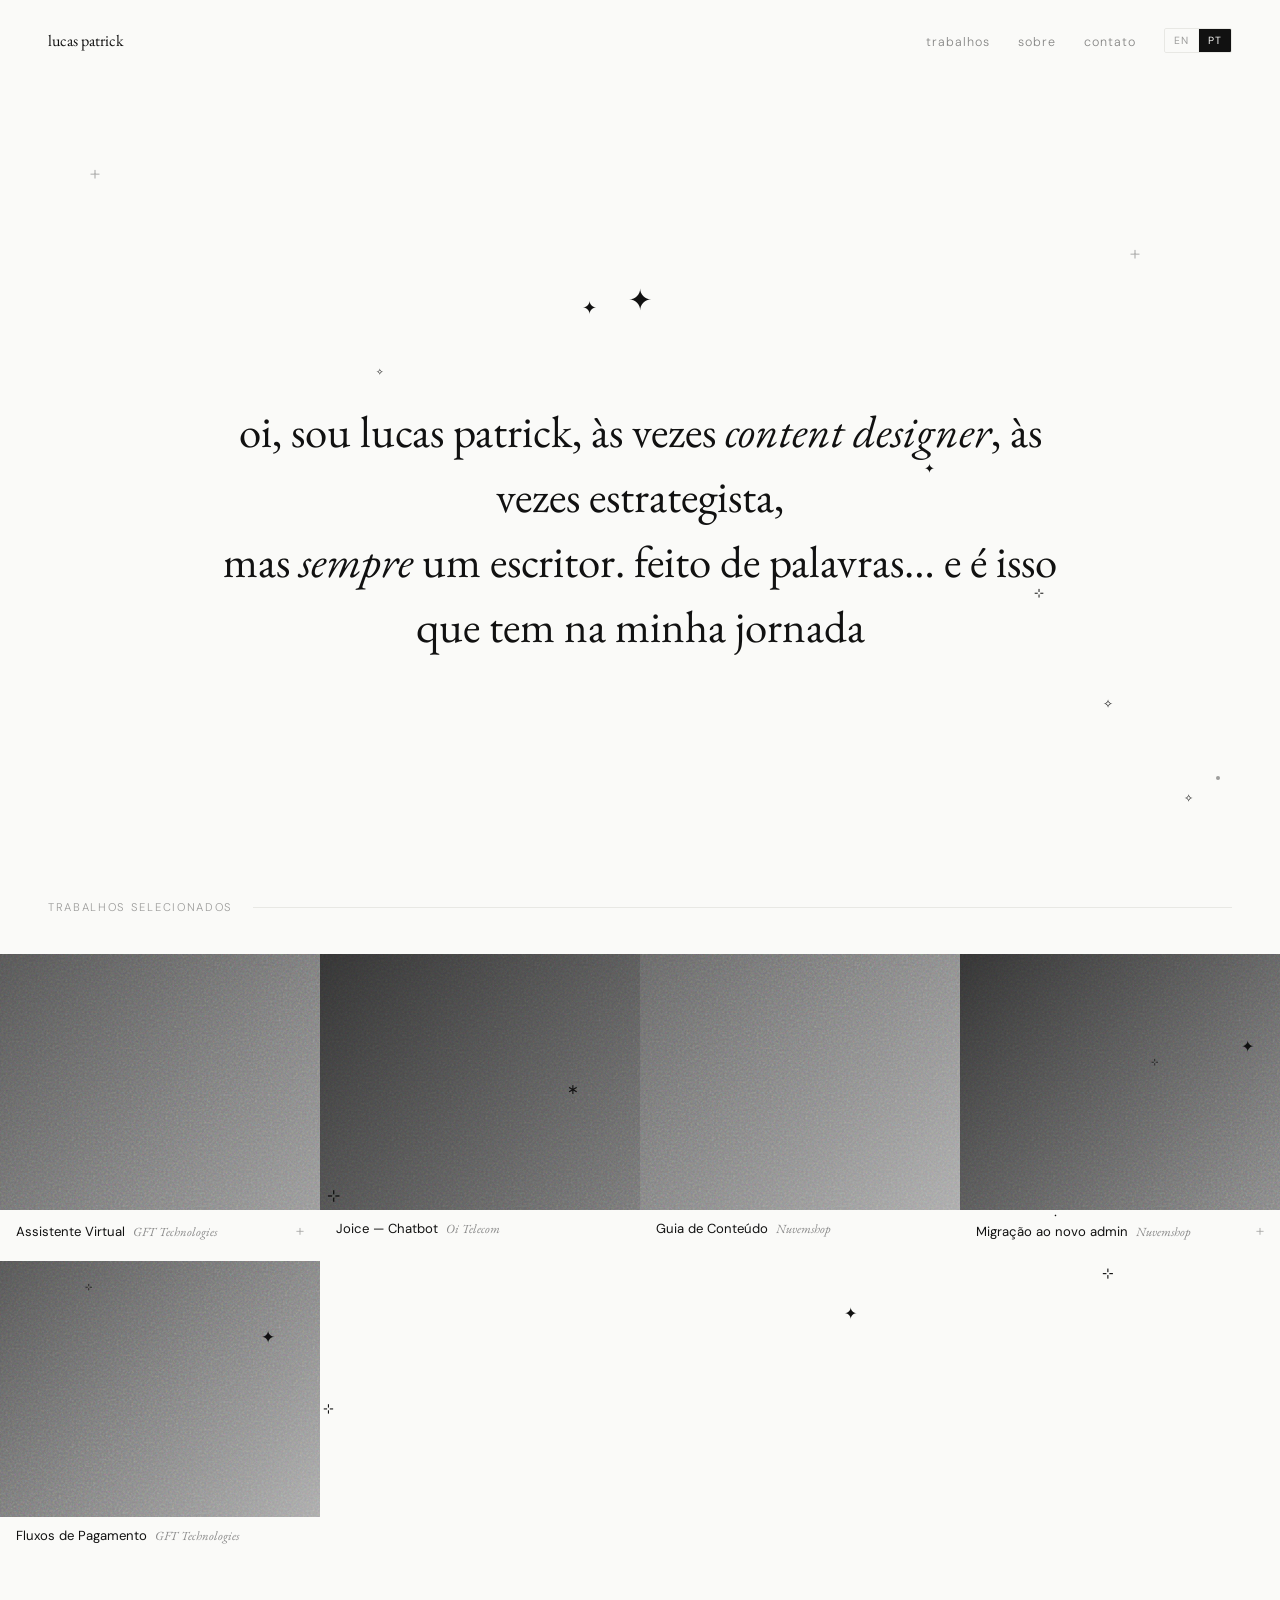
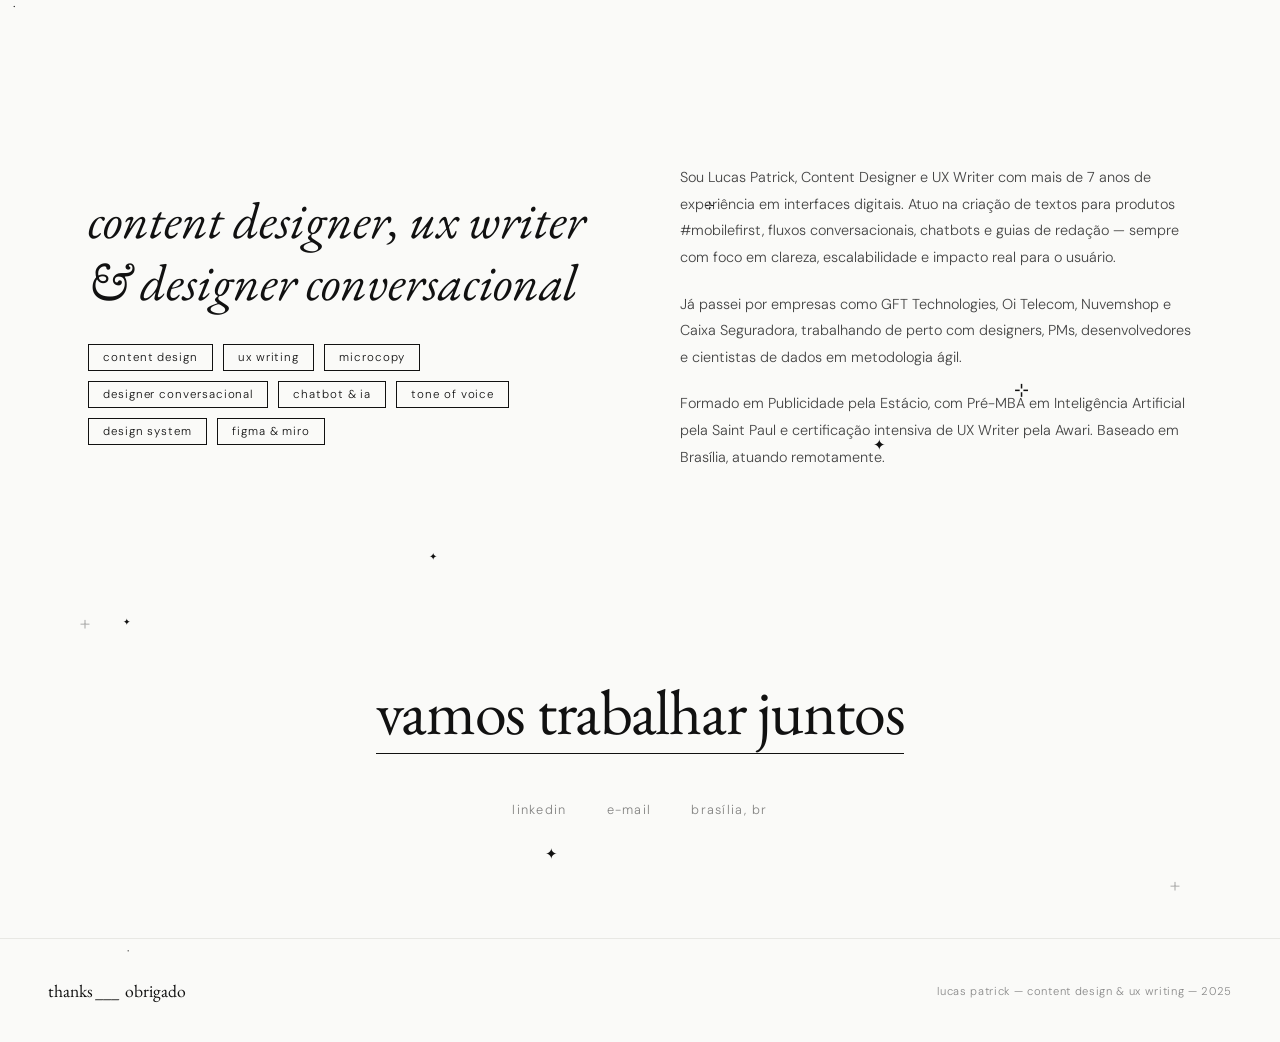
==== index.html @ 4fabf94c "Add files via upload" ====
<!DOCTYPE html>
<html lang="en">
<head>
  <meta charset="UTF-8" />
  <meta name="viewport" content="width=device-width, initial-scale=1.0" />
  <title>Lucas Patrick — Content Design & UX Writing</title>
  <link rel="preconnect" href="https://fonts.googleapis.com" />
  <link rel="preconnect" href="https://fonts.gstatic.com" crossorigin />
  <link href="https://fonts.googleapis.com/css2?family=EB+Garamond:ital,wght@0,400;0,500;1,400;1,500&family=DM+Sans:wght@300;400;500&display=swap" rel="stylesheet" />
    <link rel="stylesheet" href="style.css" />

</head>
<body>


  <div id="stars-container"></div>

  <nav>
    <a href="#" class="logo">lucas patrick</a>
    <ul>
      <li><a href="#work" data-i18n="nav.work">trabalhos</a></li>
      <li><a href="#about" data-i18n="nav.about">sobre</a></li>
      <li><a href="#contact" data-i18n="nav.contact">contato</a></li>
      <li>
        <div class="lang-toggle">
          <button class="lang-btn" data-lang="en">EN</button>
          <button class="lang-btn active" data-lang="pt">PT</button>
        </div>
      </li>
    </ul>
  </nav>

  <section id="hero">
    <div class="shooting-star-wrap"><div class="shooting-star">✦</div></div>
    <div class="plus" style="top:160px;left:90px;">+</div>
    <div class="plus" style="top:240px;right:140px;">+</div>
    <h1 data-i18n="hero.h1">oi, sou lucas patrick, às vezes <em>content designer</em>, às vezes estrategista,<br>mas <em>sempre</em> um escritor. feito de palavras… e é isso que tem na minha jornada</h1>
    <div class="dot"></div>
  </section>

  <section id="work">
    <div class="section-label"><span data-i18n="work.label">trabalhos selecionados</span></div>
    <div class="grid-row">
      <div class="grid-item" data-index="0"><div class="img-placeholder ph-1"></div><div class="caption"><span class="title" data-i18n="proj.0.title">Assistente Virtual</span><span class="brand">GFT Technologies</span><span class="plus-icon">+</span></div></div>
      <div class="grid-item" data-index="1"><div class="img-placeholder ph-2"></div><div class="caption"><span class="title" data-i18n="proj.1.title">Joice — Chatbot</span><span class="brand">Oi Telecom</span></div></div>
      <div class="grid-item" data-index="2"><div class="img-placeholder ph-3"></div><div class="caption"><span class="title" data-i18n="proj.2.title">Guia de Conteúdo</span><span class="brand">Nuvemshop</span></div></div>
      <div class="grid-item" data-index="3"><div class="img-placeholder ph-7"></div><div class="caption"><span class="title" data-i18n="proj.3.title">Migração ao novo admin</span><span class="brand">Nuvemshop</span><span class="plus-icon">+</span></div></div>
    </div>
    <div class="grid-row" style="grid-template-columns:repeat(2,1fr);max-width:50%;">
      <div class="grid-item" data-index="4"><div class="img-placeholder ph-8"></div><div class="caption"><span class="title" data-i18n="proj.4.title">Fluxos de Pagamento</span><span class="brand">GFT Technologies</span></div></div>
    </div>
  </section>

  <section id="about">
    <div>
      <h2 data-i18n="about.title">content designer, ux writer & designer conversacional</h2>
      <div class="skills-list">
        <span class="skill-tag">content design</span>
        <span class="skill-tag">ux writing</span>
        <span class="skill-tag">microcopy</span>
        <span class="skill-tag" data-i18n="skill.conv">designer conversacional</span>
        <span class="skill-tag">chatbot & ia</span>
        <span class="skill-tag">tone of voice</span>
        <span class="skill-tag">design system</span>
        <span class="skill-tag">figma & miro</span>
      </div>
    </div>
    <div class="about-text">
      <p data-i18n="about.p1">Sou Lucas Patrick, Content Designer e UX Writer com mais de 7 anos de experiência em interfaces digitais. Atuo na criação de textos para produtos #mobilefirst, fluxos conversacionais, chatbots e guias de redação — sempre com foco em clareza, escalabilidade e impacto real para o usuário.</p>
      <p data-i18n="about.p2">Já passei por empresas como GFT Technologies, Oi Telecom, Nuvemshop e Caixa Seguradora, trabalhando de perto com designers, PMs, desenvolvedores e cientistas de dados em metodologia ágil.</p>
      <p data-i18n="about.p3">Formado em Publicidade pela Estácio, com Pré-MBA em Inteligência Artificial pela Saint Paul e certificação intensiva de UX Writer pela Awari. Baseado em Brasília, atuando remotamente.</p>
    </div>
  </section>

  <section id="contact">
    <div class="plus" style="top:20px;left:80px;">+</div>
    <div class="plus" style="bottom:40px;right:100px;">+</div>
    <h2><span data-i18n="contact.cta">vamos trabalhar juntos</span></h2>
    <div class="contact-links">
      <a href="https://www.linkedin.com/in/lcsptrck/" target="_blank">linkedin</a>
      <a href="/cdn-cgi/l/email-protection#375b5444474345545c77505a565e5b1954585a">e-mail</a>
      <a href="#">brasília, br</a>
    </div>
  </section>

  <footer>
    <div class="thanks">thanks <em>___</em> <span data-i18n="footer.thanks">obrigado</span></div>
    <small>lucas patrick — content design &amp; ux writing — 2025</small>
  </footer>

  <!-- MODAL -->
  <div id="modal-overlay">
    <button class="modal-close" id="modal-close-btn">✕</button>
    <div class="modal-inner">
      <div class="modal-media" id="modal-media-col"><div id="modal-media-content"></div></div>
      <div class="modal-info">
        <div class="modal-info-tag" id="modal-tag"></div>
        <h2 id="modal-title"></h2>
        <div class="brand-name" id="modal-brand"></div>
        <div class="meta" id="modal-meta"></div>
        <div id="modal-body"></div>
      </div>
    </div>
    <div class="modal-nav">
      <button id="prev-btn">←</button>
      <button id="next-btn">→</button>
    </div>
  </div>

  <!-- LIGHTBOX -->
  <div id="lightbox">
    <button id="lightbox-close">✕</button>
    <img id="lightbox-img" src="" alt="">
  </div>

    <script src="script.js"></script>

</body>
</html>
---- style.css ----
*, *::before, *::after { box-sizing: border-box; margin: 0; padding: 0; }
    :root { --black: #111; --white: #fafaf8; --gray: #888; --light: #e8e8e4; }
    html { scroll-behavior: smooth; }
    body {
      background: var(--white); color: var(--black);
      font-family: 'DM Sans', sans-serif; font-weight: 300;
      overflow-x: hidden;
    }
    @media (hover: none) and (pointer: coarse) {
      #cursor { display: none !important; }
    }

    /* STARS — desktop */
    .star {
      position: fixed; color: var(--black); pointer-events: none; z-index: 1;
      animation: twinkle var(--d, 3s) ease-in-out infinite var(--delay, 0s);
      user-select: none;
    }
    @keyframes twinkle {
      0%,100% { opacity: 0.06; transform: scale(0.9); }
      50%      { opacity: 0.5; transform: scale(1.25); }
    }
    /* STARS — mobile: barely visible, very slow */
    @media (hover: none) and (pointer: coarse) {
      .star {
        animation: twinkle-soft var(--d, 6s) ease-in-out infinite var(--delay, 0s) !important;
        font-size: 7px !important;
        opacity: 0.08;
      }
    }
    @keyframes twinkle-soft {
      0%,100% { opacity: 0.03; transform: scale(1); }
      50%      { opacity: 0.12; transform: scale(1.05); }
    }

    /* SHOOTING STAR */
    .shooting-star-wrap {
      margin-bottom: 80px;
      display: inline-flex; align-items: center; position: relative;
    }
    .shooting-star {
      display: inline-block; font-size: 1.8rem;
      animation: shoot 3.2s ease-in-out infinite;
      position: relative;
    }
    .shooting-star::before {
      content: '';
      position: absolute; right: 100%; top: 50%;
      transform: translateY(-50%);
      height: 1.5px; width: 0;
      background: linear-gradient(to left, var(--black), transparent);
      animation: tail 3.2s ease-in-out infinite;
    }
    @keyframes shoot {
      0%       { transform: rotate(-35deg) translate(0,0); opacity: 1; }
      35%      { transform: rotate(-35deg) translate(20px,-20px); opacity: 1; }
      50%      { transform: rotate(-35deg) translate(26px,-26px); opacity: 0; }
      51%      { transform: rotate(-35deg) translate(-6px,6px); opacity: 0; }
      65%,100% { transform: rotate(-35deg) translate(0,0); opacity: 1; }
    }
    @keyframes tail {
      0%,30%   { width: 0; opacity: 0; }
      45%      { width: 32px; opacity: 0.45; }
      55%,100% { width: 0; opacity: 0; }
    }

    /* PLUS */
    .plus {
      position: absolute; font-size: 20px; font-weight: 300;
      color: var(--black); opacity: 0.28; pointer-events: none;
    }

    /* NAV */
    nav {
      position: fixed; top: 0; left: 0; right: 0;
      padding: 28px 48px; display: flex; justify-content: space-between; align-items: center;
      z-index: 1000; background: rgba(250,250,248,0.92); backdrop-filter: blur(8px);
    }
    nav .logo { font-family: 'EB Garamond', serif; font-size: 1rem; text-decoration: none; color: var(--black); }
    nav ul { list-style: none; display: flex; gap: 28px; align-items: center; }
    nav ul a { font-size: 0.78rem; letter-spacing: 0.08em; text-transform: lowercase; text-decoration: none; color: var(--black); opacity: 0.5; transition: opacity 0.2s; }
    nav ul a:hover { opacity: 1; }

    /* LANG TOGGLE */
    .lang-toggle {
      display: flex; align-items: center;
      border: 1px solid var(--light); border-radius: 2px; overflow: hidden;
    }
    .lang-btn {
      background: none; border: none; border-right: 1px solid var(--light);
      font-size: 0.65rem; letter-spacing: 0.1em; font-family: 'DM Sans', sans-serif; font-weight: 400;
      padding: 5px 9px; color: var(--black); opacity: 0.4;
      transition: opacity 0.2s, background 0.15s;
    }
    .lang-btn:last-child { border-right: none; }
    .lang-btn.active { opacity: 1; background: var(--black); color: var(--white); }

    /* HERO */
    #hero {
      min-height: 100vh; display: flex; flex-direction: column;
      justify-content: center; align-items: center; text-align: center;
      padding: 120px 48px 80px; position: relative;
    }
    #hero h1 {
      font-family: 'EB Garamond', serif;
      font-size: clamp(1.6rem, 3.5vw, 2.8rem);
      font-weight: 400; line-height: 1.45; max-width: 860px;
    }
    #hero h1 em { font-style: italic; }
    #hero .dot { position: absolute; right: 60px; bottom: 120px; width: 4px; height: 4px; border-radius: 50%; background: var(--black); opacity: 0.4; }

    /* WORK GRID */
    #work { padding: 0 0 80px; }
    .grid-row { display: grid; grid-template-columns: repeat(4, 1fr); }
    .grid-item { position: relative; overflow: hidden; }
    .img-placeholder {
      width: 100%; aspect-ratio: 3/2.4;
      position: relative; overflow: hidden; transition: transform 0.5s ease;
    }
    .grid-item:hover .img-placeholder { transform: scale(1.03); }
    .img-placeholder::after {
      content: ''; position: absolute; inset: 0;
      background-image: url("data:image/svg+xml,%3Csvg viewBox='0 0 200 200' xmlns='http://www.w3.org/2000/svg'%3E%3Cfilter id='n'%3E%3CfeTurbulence type='fractalNoise' baseFrequency='0.75' numOctaves='4' stitchTiles='stitch'/%3E%3C/filter%3E%3Crect width='100%25' height='100%25' filter='url(%23n)' opacity='0.35'/%3E%3C/svg%3E");
      background-size: cover; mix-blend-mode: overlay; pointer-events: none;
    }
    .ph-1{background:linear-gradient(135deg,#555,#999);}
    .ph-2{background:linear-gradient(135deg,#333,#777);}
    .ph-3{background:linear-gradient(135deg,#666,#aaa);}
    .ph-7{background:linear-gradient(135deg,#333,#888);}
    .ph-8{background:linear-gradient(135deg,#555,#aaa);}
    .caption { padding: 10px 16px 20px; display: flex; align-items: baseline; gap: 8px; }
    .caption .title { font-size: 0.82rem; font-weight: 400; }
    .caption .brand { font-family: 'EB Garamond', serif; font-style: italic; font-size: 0.78rem; color: var(--gray); }
    .caption .plus-icon { margin-left: auto; font-size: 1rem; opacity: 0.3; }

    /* MODAL */
    #modal-overlay {
      position: fixed; inset: 0; background: var(--white);
      z-index: 5000; display: none; overflow-y: auto;
    }
    #modal-overlay.open { display: block; }
    .modal-inner {
      min-height: 100vh; display: grid; grid-template-columns: 1fr 1fr;
      align-items: start; padding: 100px 60px 140px; gap: 60px;
    }
    .modal-media { position: sticky; top: 100px; }
    .modal-video {
      width: 100%; aspect-ratio: 16/10; background: #1a1a1a;
      border-radius: 2px; display: flex; align-items: center; justify-content: center; overflow: hidden;
    }
    .play-btn {
      width: 56px; height: 56px; background: #e22; border-radius: 50%;
      display: flex; align-items: center; justify-content: center; transition: transform 0.2s;
    }
    .modal-video:hover .play-btn { transform: scale(1.1); }
    .play-btn::after {
      content: ''; border-left: 18px solid white;
      border-top: 11px solid transparent; border-bottom: 11px solid transparent; margin-left: 4px;
    }
    .modal-info h2 {
      font-family: 'EB Garamond', serif; font-size: clamp(1.8rem,3vw,2.6rem);
      font-weight: 400; line-height: 1.15; margin-bottom: 4px;
    }
    .brand-name { font-family: 'EB Garamond', serif; font-size: 1.4rem; margin-bottom: 6px; }
    .meta { font-size: 0.75rem; color: var(--gray); letter-spacing: 0.06em; margin-bottom: 32px; }
    .modal-info > p { font-size: 0.88rem; line-height: 1.8; color: #333; max-width: 480px; margin-bottom: 24px; }
    .modal-divider { font-size: 0.75rem; letter-spacing: 0.2em; color: var(--gray); margin: 24px 0; }
    .modal-info-tag { font-size: 0.68rem; letter-spacing: 0.18em; text-transform: uppercase; opacity: 0.4; margin-bottom: 14px; }
    .modal-section-title { font-size: 0.68rem; letter-spacing: 0.18em; text-transform: uppercase; opacity: 0.4; margin: 28px 0 10px; }
    .modal-section-title:first-child { margin-top: 0; }
    .modal-body-text { font-size: 0.86rem; line-height: 1.82; color: #333; max-width: 500px; margin-bottom: 16px; }
    .modal-body-list { list-style: none; margin-bottom: 20px; }
    .modal-body-list li { font-size: 0.84rem; line-height: 1.75; color: #333; padding: 5px 0 5px 16px; position: relative; }
    .modal-body-list li::before { content: '·'; position: absolute; left: 0; color: var(--gray); font-size: 1.2rem; top: 3px; }
    .process-step { display: flex; gap: 16px; padding: 14px 0; border-top: 1px solid var(--light); }
    .process-step:last-child { border-bottom: 1px solid var(--light); }
    .step-num { font-family: 'EB Garamond', serif; font-size: 0.75rem; color: var(--gray); min-width: 22px; padding-top: 2px; }
    .step-label { font-size: 0.78rem; font-weight: 500; margin-bottom: 3px; }
    .step-desc { font-size: 0.78rem; line-height: 1.65; color: #555; }

    /* MODAL IMAGE THUMBNAILS */
    .modal-img-wrap {
      position: relative; margin: 20px 0; display: block;
    }
    .modal-img-wrap img {
      width: 100%; border-radius: 2px; border: 1px solid var(--light);
      display: block; max-height: 220px; object-fit: cover; object-position: top;
      transition: opacity 0.2s, transform 0.2s;
    }
    .modal-img-wrap:hover img { opacity: 0.85; transform: scale(1.01); }
    .modal-img-wrap::after {
      content: '↗'; position: absolute; bottom: 10px; right: 12px;
      font-size: 0.75rem; background: var(--white); padding: 3px 7px;
      border: 1px solid var(--light); border-radius: 2px; opacity: 0.7;
      pointer-events: none;
    }

    .modal-nav {
      position: fixed; bottom: 40px; left: 50%; transform: translateX(-50%);
      display: flex; gap: 48px; z-index: 5100;
    }
    .modal-nav button { background: none; border: none; font-size: 1.4rem; opacity: 0.4; transition: opacity 0.2s; }
    .modal-nav button:hover { opacity: 1; }
    .modal-close {
      position: fixed; top: 32px; right: 48px; background: none; border: none;
      font-size: 1.2rem; opacity: 0.35; transition: opacity 0.2s; z-index: 5100;
    }
    .modal-close:hover { opacity: 1; }

    /* ABOUT */
    #about {
      padding: 120px 48px; max-width: 1200px; margin: 0 auto;
      display: grid; grid-template-columns: 1fr 1fr; gap: 80px; align-items: center;
    }
    #about h2 { font-family: 'EB Garamond', serif; font-size: clamp(2rem,4vw,3.2rem); font-weight: 400; font-style: italic; line-height: 1.2; }
    .about-text { font-size: 0.9rem; line-height: 1.85; color: #444; }
    .about-text p + p { margin-top: 20px; }
    .skills-list { margin-top: 32px; display: flex; flex-wrap: wrap; gap: 10px; }
    .skill-tag { border: 1px solid var(--black); padding: 5px 14px; font-size: 0.72rem; letter-spacing: 0.08em; text-transform: lowercase; }

    /* CONTACT */
    #contact { padding: 80px 48px 120px; text-align: center; position: relative; }
    #contact h2 { font-family: 'EB Garamond', serif; font-size: clamp(2rem,5vw,4rem); font-weight: 400; letter-spacing: -0.02em; }
    #contact h2 span { border-bottom: 1px solid var(--black); }
    .contact-links { margin-top: 48px; display: flex; justify-content: center; gap: 40px; }
    .contact-links a { font-size: 0.8rem; letter-spacing: 0.1em; text-transform: lowercase; color: var(--black); text-decoration: none; opacity: 0.5; transition: opacity 0.2s; }
    .contact-links a:hover { opacity: 1; }

    /* FOOTER */
    footer { border-top: 1px solid var(--light); padding: 40px 48px; display: flex; justify-content: space-between; align-items: center; }
    .thanks { font-family: 'EB Garamond', serif; font-size: 1.1rem; }
    .thanks em { font-style: italic; }
    footer small { font-size: 0.7rem; color: var(--gray); letter-spacing: 0.06em; }

    /* SECTION LABEL */
    .section-label { padding: 0 48px; margin-bottom: 40px; display: flex; align-items: center; gap: 20px; }
    .section-label span { font-size: 0.7rem; letter-spacing: 0.15em; text-transform: uppercase; opacity: 0.4; }
    .section-label::after { content: ''; flex: 1; height: 1px; background: var(--light); }

    /* LIGHTBOX */
    #lightbox {
      position: fixed; inset: 0; background: rgba(0,0,0,0.92);
      z-index: 99999; display: none;
      align-items: center; justify-content: center; padding: 40px;
    }
    #lightbox.open { display: flex; }
    #lightbox img {
      max-width: 90vw; max-height: 90vh; object-fit: contain;
      border-radius: 2px; box-shadow: 0 20px 60px rgba(0,0,0,0.5);
    }
    #lightbox-close {
      position: fixed; top: 24px; right: 32px;
      color: white; font-size: 1.4rem; background: none; border: none;
      opacity: 0.6; transition: opacity 0.2s; z-index: 100000;
    }
    #lightbox-close:hover { opacity: 1; }

    @media (max-width: 768px) {
      .grid-row { grid-template-columns: repeat(2,1fr); }
      .modal-inner { grid-template-columns: 1fr; padding: 80px 24px 140px; }
      .modal-media { position: static; }
      #about { grid-template-columns: 1fr; gap: 40px; }
      nav { padding: 20px 20px; }
      nav ul { gap: 16px; }
    }
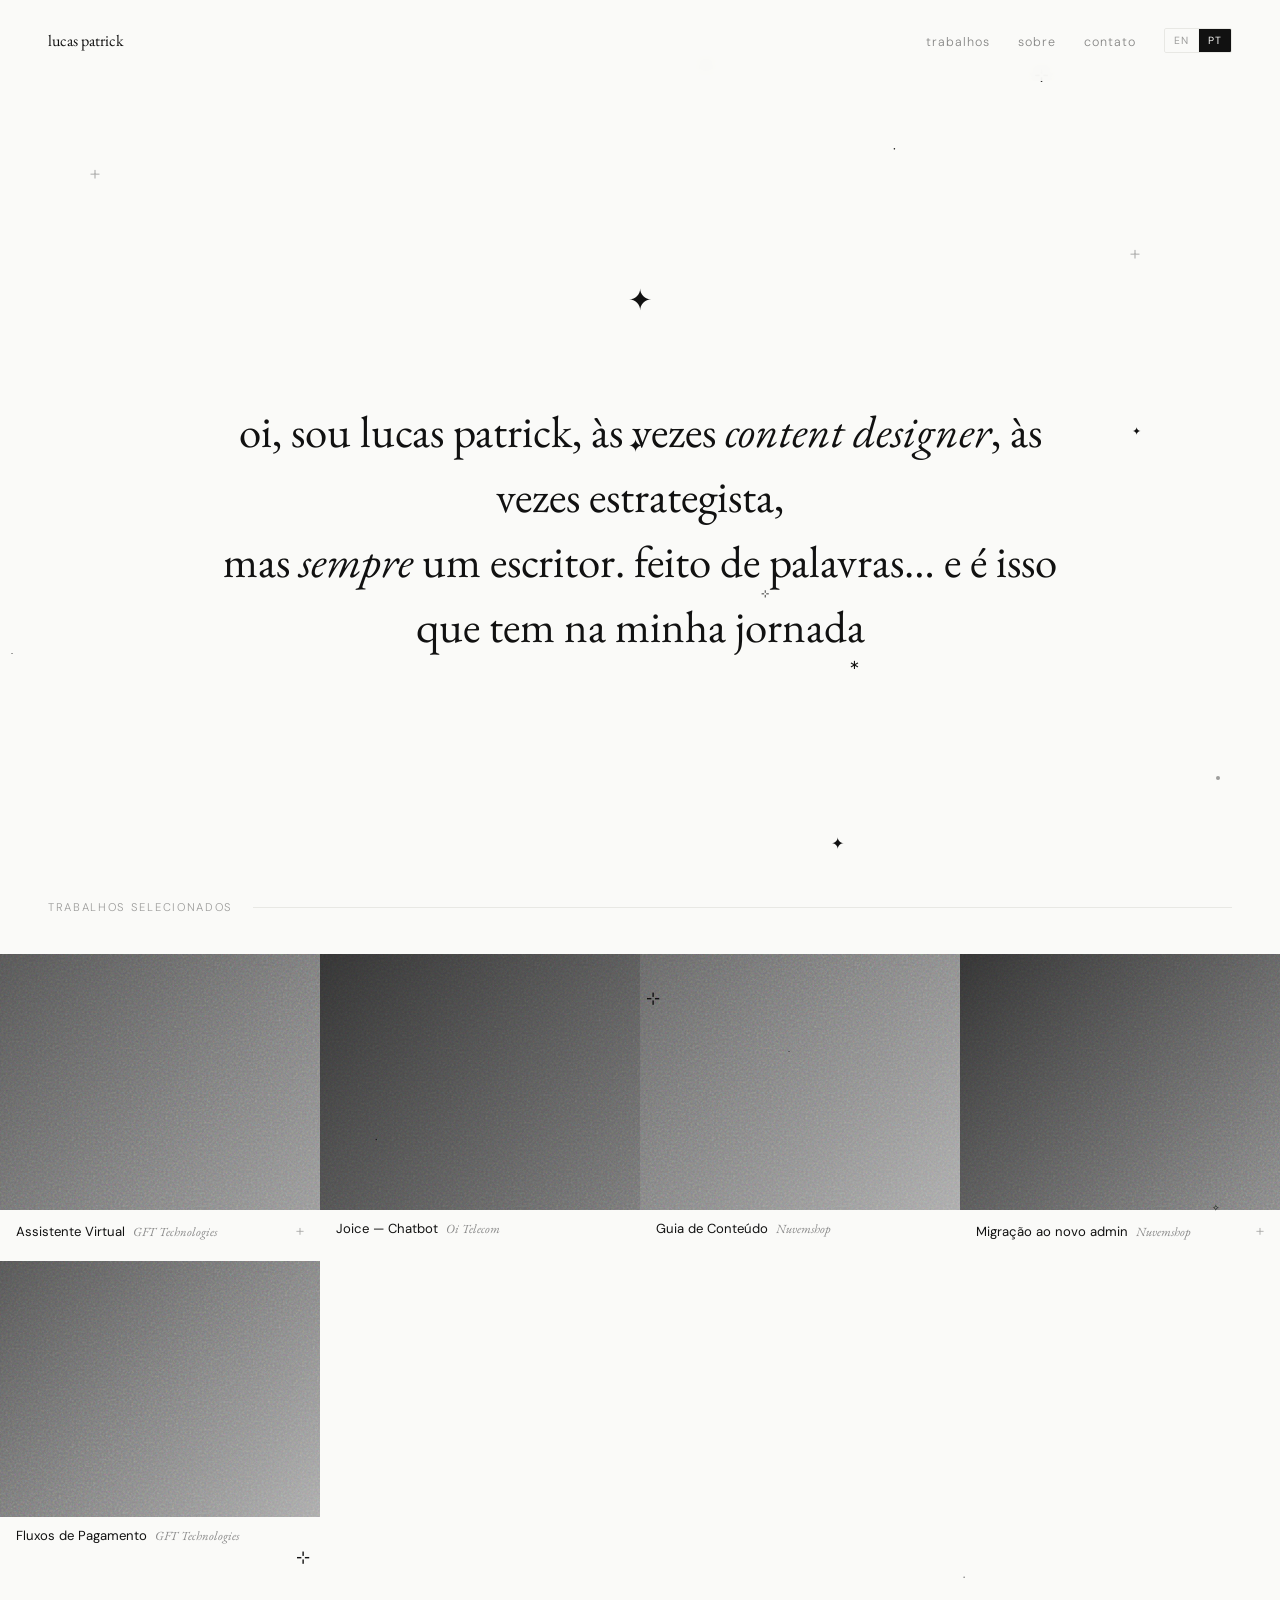
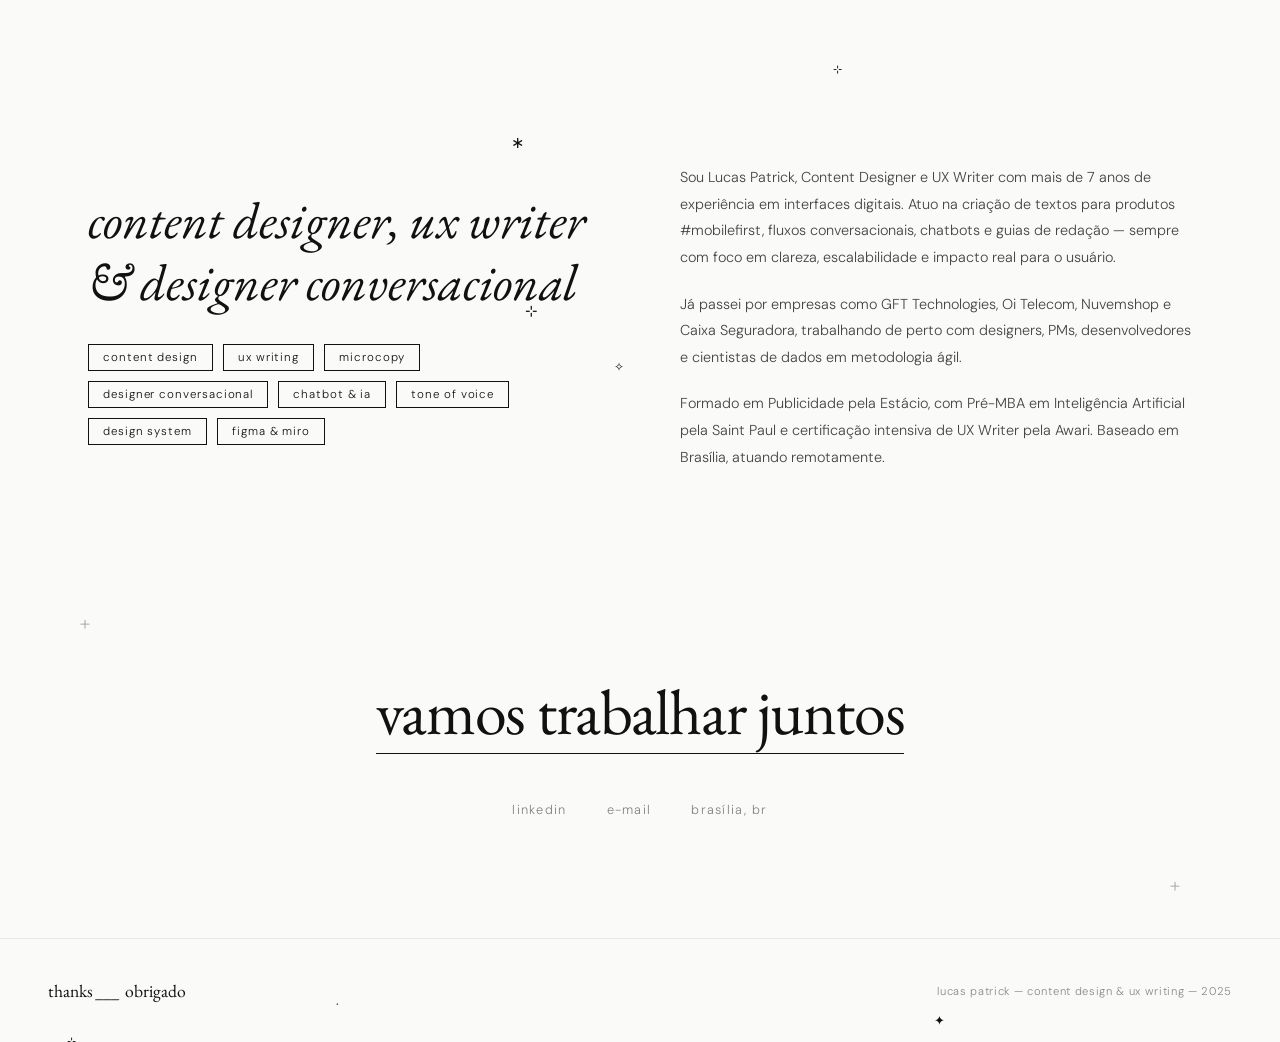
==== commit 45b76422: "Add files via upload" ====
--- a/index.html
+++ b/index.html
@@ -46,7 +46,7 @@
       <div class="grid-item" data-index="2"><div class="img-placeholder ph-3"></div><div class="caption"><span class="title" data-i18n="proj.2.title">Guia de Conteúdo</span><span class="brand">Nuvemshop</span></div></div>
       <div class="grid-item" data-index="3"><div class="img-placeholder ph-7"></div><div class="caption"><span class="title" data-i18n="proj.3.title">Migração ao novo admin</span><span class="brand">Nuvemshop</span><span class="plus-icon">+</span></div></div>
     </div>
-    <div class="grid-row" style="grid-template-columns:repeat(2,1fr);max-width:50%;">
+    <div class="grid-row grid-row-last">
       <div class="grid-item" data-index="4"><div class="img-placeholder ph-8"></div><div class="caption"><span class="title" data-i18n="proj.4.title">Fluxos de Pagamento</span><span class="brand">GFT Technologies</span></div></div>
     </div>
   </section>
--- a/style.css
+++ b/style.css
@@ -112,6 +112,12 @@
     /* WORK GRID */
     #work { padding: 0 0 80px; }
     .grid-row { display: grid; grid-template-columns: repeat(4, 1fr); }
+    .grid-row-last { grid-template-columns: repeat(4, 1fr); }
+    .grid-row-last .grid-item:first-child { grid-column: 1 / 2; }
+    @media (max-width: 768px) {
+      .grid-row-last { grid-template-columns: repeat(2, 1fr); }
+      .grid-row-last .grid-item:first-child { grid-column: 1 / 2; }
+    }
     .grid-item { position: relative; overflow: hidden; }
     .img-placeholder {
       width: 100%; aspect-ratio: 3/2.4;
